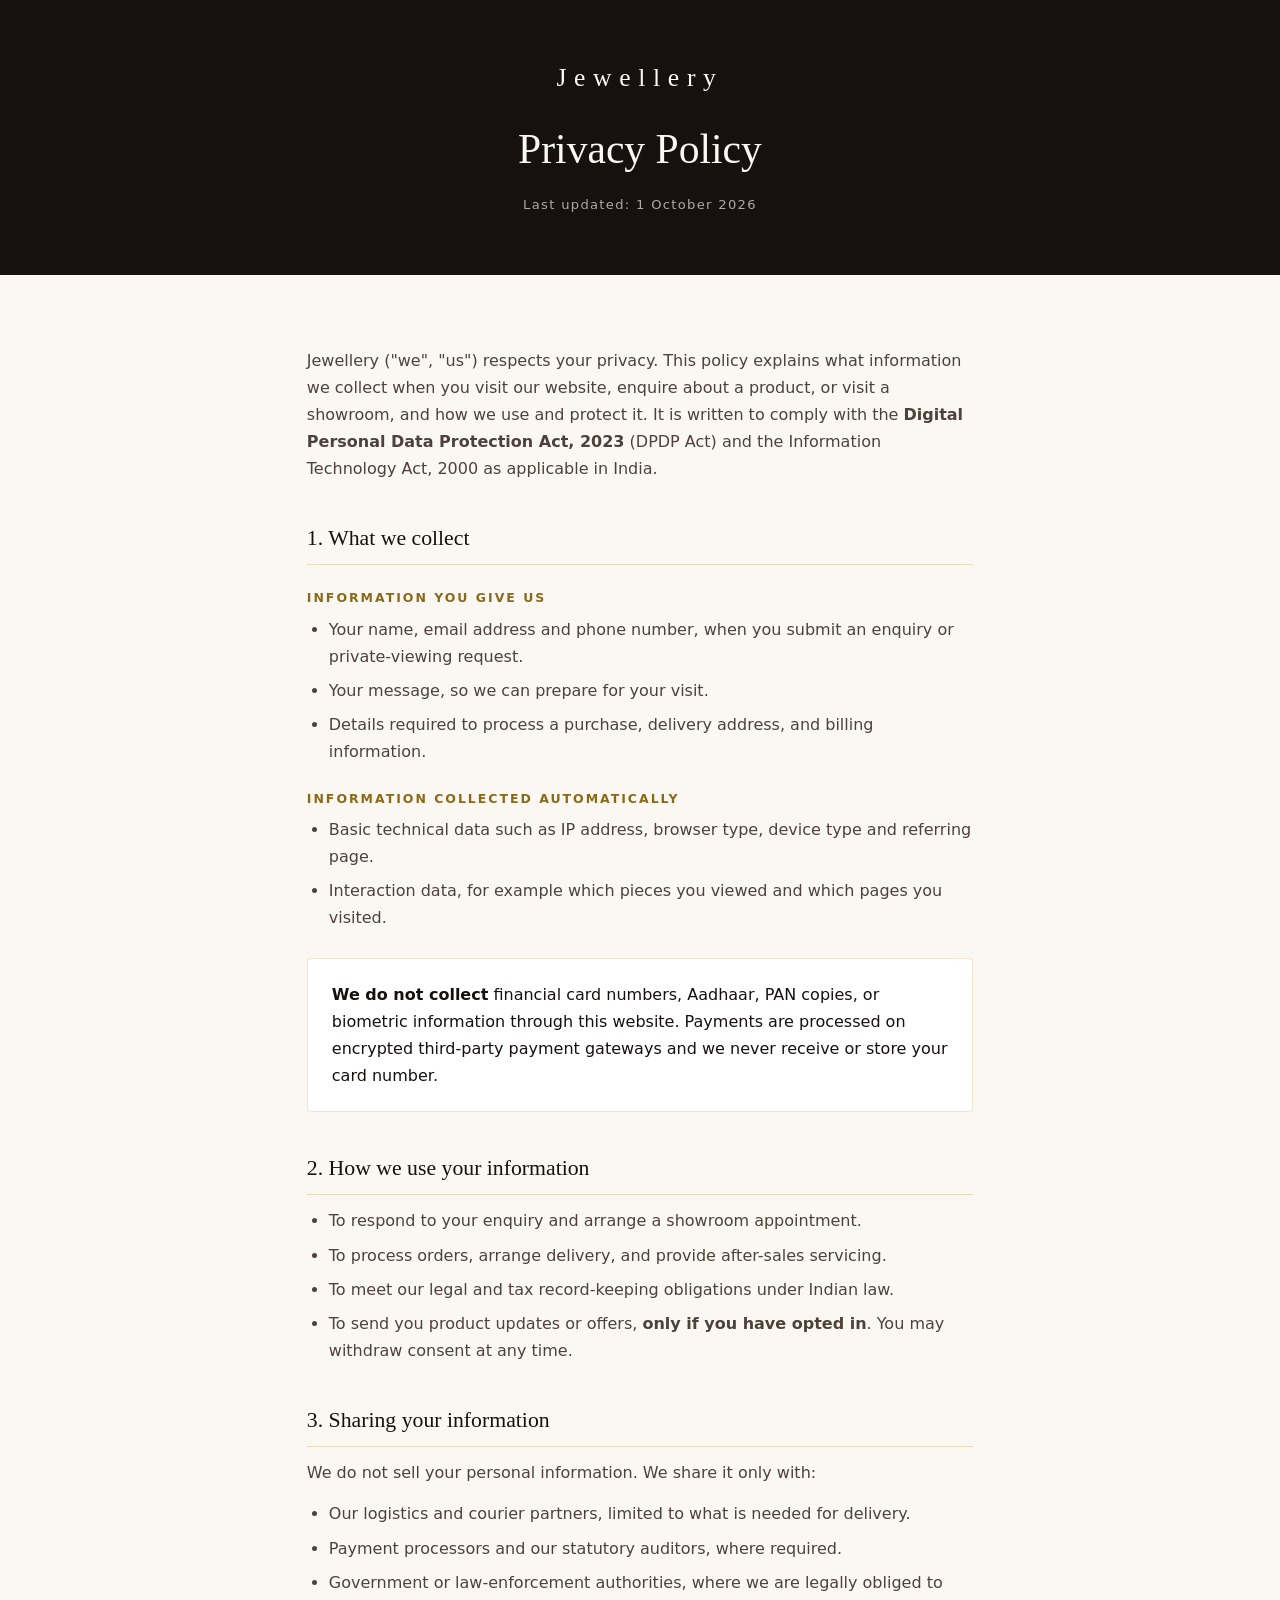
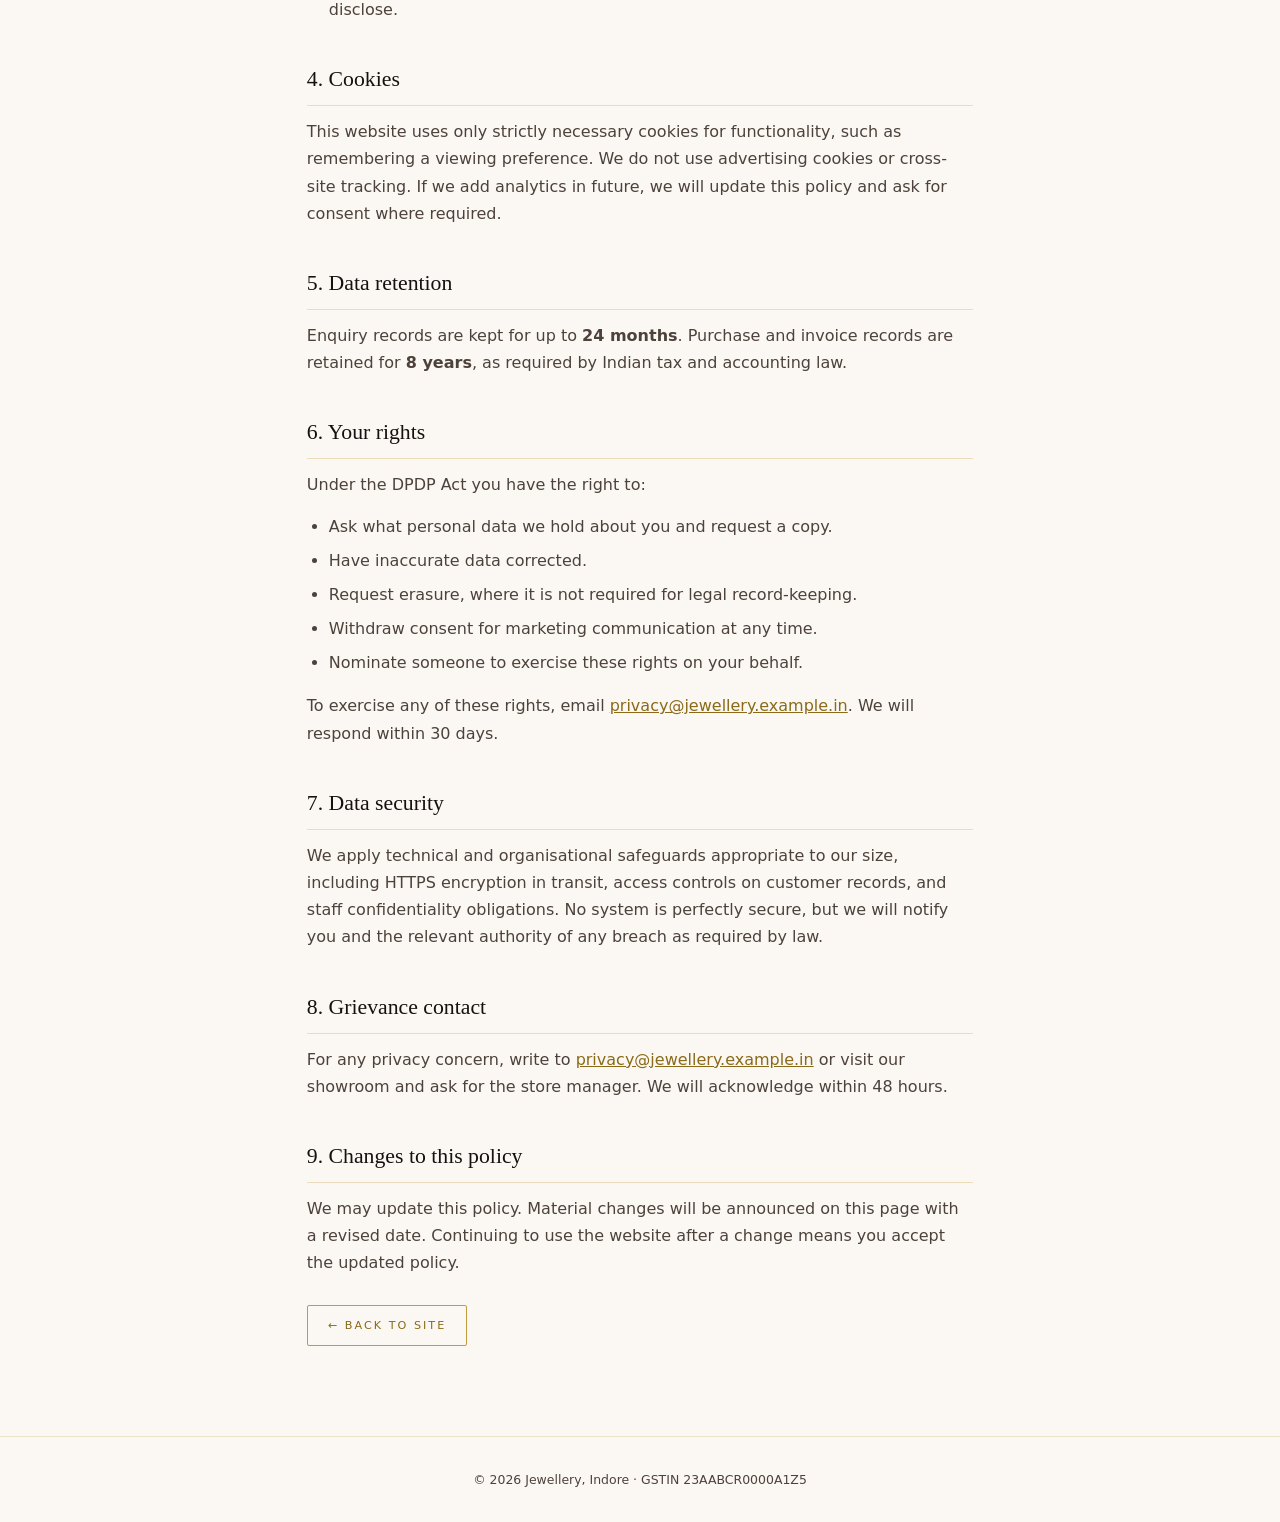
==== privacy.html @ 205ac7a6 "Fine jewellery storefront for Indore Static single-page site, no build step or runtime dependencies." ====
<!DOCTYPE html>
<html lang="en">
<head>
<meta charset="UTF-8" />
<meta name="viewport" content="width=device-width, initial-scale=1" />
<title>Privacy Policy — Jewellery</title>
<meta name="description" content="How Jewellery collects, uses and protects your personal information under the Digital Personal Data Protection Act 2023." />
<meta name="robots" content="index, follow" />
<link rel="canonical" href="https://jewellery.example.com/privacy.html" />
<link rel="icon" href="assets/favicon.svg" type="image/svg+xml" />
<style>
  :root{--ink:#16110f;--ink2:#4d423b;--gold:#c39b3d;--gold3:#8a6a19;--cream:#fbf8f3;--white:#fff;--serif:"Didot","Bodoni MT","Playfair Display",Georgia,serif;--sans:"Futura","Avenir Next","Century Gothic",system-ui,sans-serif;--e:cubic-bezier(.22,.61,.36,1)}
  *{margin:0;padding:0;box-sizing:border-box}
  body{font-family:var(--sans);color:var(--ink);background:var(--cream);line-height:1.7}
  header{background:var(--ink);color:var(--cream);padding:56px 6vw 44px;text-align:center}
  header .brand{font-family:var(--serif);font-size:1.6rem;letter-spacing:.3em}
  header h1{font-family:var(--serif);font-weight:400;font-size:clamp(1.7rem,4vw,2.6rem);margin-top:14px}
  header p{color:rgba(251,248,243,.66);font-size:.82rem;letter-spacing:.1em;margin-top:10px}
  main{max-width:820px;margin:0 auto;padding:clamp(40px,7vw,72px) 6vw 90px}
  h2{font-family:var(--serif);font-weight:400;font-size:1.36rem;margin:38px 0 12px;padding-bottom:7px;border-bottom:1px solid rgba(195,155,61,.3)}
  h3{font-size:.78rem;letter-spacing:.16em;text-transform:uppercase;color:var(--gold3);margin:22px 0 7px}
  p{margin-bottom:14px;color:var(--ink2)}
  ul{margin:0 0 16px 22px;color:var(--ink2)}
  li{margin-bottom:7px}
  .box{background:var(--white);border:1px solid rgba(195,155,61,.24);border-radius:4px;padding:22px 24px;margin:26px 0}
  .box strong{color:var(--ink)}
  a{color:var(--gold3)}
  footer{text-align:center;padding:32px 6vw;font-size:.78rem;color:var(--ink2);border-top:1px solid rgba(195,155,61,.24)}
  .back{display:inline-block;margin-top:14px;font-size:.7rem;letter-spacing:.18em;text-transform:uppercase;text-decoration:none;border:1px solid var(--gold);color:var(--gold3);padding:10px 20px;border-radius:2px}
  .back:hover{background:var(--gold);color:#fff}
</style>
</head>
<body>
<header>
  <div class="brand">Jewellery</div>
  <h1>Privacy Policy</h1>
  <p>Last updated: 1 October 2026</p>
</header>

<main>
  <p>Jewellery ("we", "us") respects your privacy. This policy explains what information we collect when you visit our website, enquire about a product, or visit a showroom, and how we use and protect it. It is written to comply with the <strong>Digital Personal Data Protection Act, 2023</strong> (DPDP Act) and the Information Technology Act, 2000 as applicable in India.</p>

  <h2>1. What we collect</h2>
  <h3>Information you give us</h3>
  <ul>
    <li>Your name, email address and phone number, when you submit an enquiry or private-viewing request.</li>
    <li>Your message, so we can prepare for your visit.</li>
    <li>Details required to process a purchase, delivery address, and billing information.</li>
  </ul>

  <h3>Information collected automatically</h3>
  <ul>
    <li>Basic technical data such as IP address, browser type, device type and referring page.</li>
    <li>Interaction data, for example which pieces you viewed and which pages you visited.</li>
  </ul>

  <div class="box">
    <strong>We do not collect</strong> financial card numbers, Aadhaar, PAN copies, or biometric information through this website. Payments are processed on encrypted third-party payment gateways and we never receive or store your card number.
  </div>

  <h2>2. How we use your information</h2>
  <ul>
    <li>To respond to your enquiry and arrange a showroom appointment.</li>
    <li>To process orders, arrange delivery, and provide after-sales servicing.</li>
    <li>To meet our legal and tax record-keeping obligations under Indian law.</li>
    <li>To send you product updates or offers, <strong>only if you have opted in</strong>. You may withdraw consent at any time.</li>
  </ul>

  <h2>3. Sharing your information</h2>
  <p>We do not sell your personal information. We share it only with:</p>
  <ul>
    <li>Our logistics and courier partners, limited to what is needed for delivery.</li>
    <li>Payment processors and our statutory auditors, where required.</li>
    <li>Government or law-enforcement authorities, where we are legally obliged to disclose.</li>
  </ul>

  <h2>4. Cookies</h2>
  <p>This website uses only strictly necessary cookies for functionality, such as remembering a viewing preference. We do not use advertising cookies or cross-site tracking. If we add analytics in future, we will update this policy and ask for consent where required.</p>

  <h2>5. Data retention</h2>
  <p>Enquiry records are kept for up to <strong>24 months</strong>. Purchase and invoice records are retained for <strong>8 years</strong>, as required by Indian tax and accounting law.</p>

  <h2>6. Your rights</h2>
  <p>Under the DPDP Act you have the right to:</p>
  <ul>
    <li>Ask what personal data we hold about you and request a copy.</li>
    <li>Have inaccurate data corrected.</li>
    <li>Request erasure, where it is not required for legal record-keeping.</li>
    <li>Withdraw consent for marketing communication at any time.</li>
    <li>Nominate someone to exercise these rights on your behalf.</li>
  </ul>
  <p>To exercise any of these rights, email <a href="mailto:privacy@jewellery.example.in">privacy@jewellery.example.in</a>. We will respond within 30 days.</p>

  <h2>7. Data security</h2>
  <p>We apply technical and organisational safeguards appropriate to our size, including HTTPS encryption in transit, access controls on customer records, and staff confidentiality obligations. No system is perfectly secure, but we will notify you and the relevant authority of any breach as required by law.</p>

  <h2>8. Grievance contact</h2>
  <p>For any privacy concern, write to <a href="mailto:privacy@jewellery.example.in">privacy@jewellery.example.in</a> or visit our showroom and ask for the store manager. We will acknowledge within 48 hours.</p>

  <h2>9. Changes to this policy</h2>
  <p>We may update this policy. Material changes will be announced on this page with a revised date. Continuing to use the website after a change means you accept the updated policy.</p>

  <a class="back" href="index.html">&larr; Back to site</a>
</main>

<footer>&copy; 2026 Jewellery, Indore &middot; GSTIN 23AABCR0000A1Z5</footer>
</body>
</html>
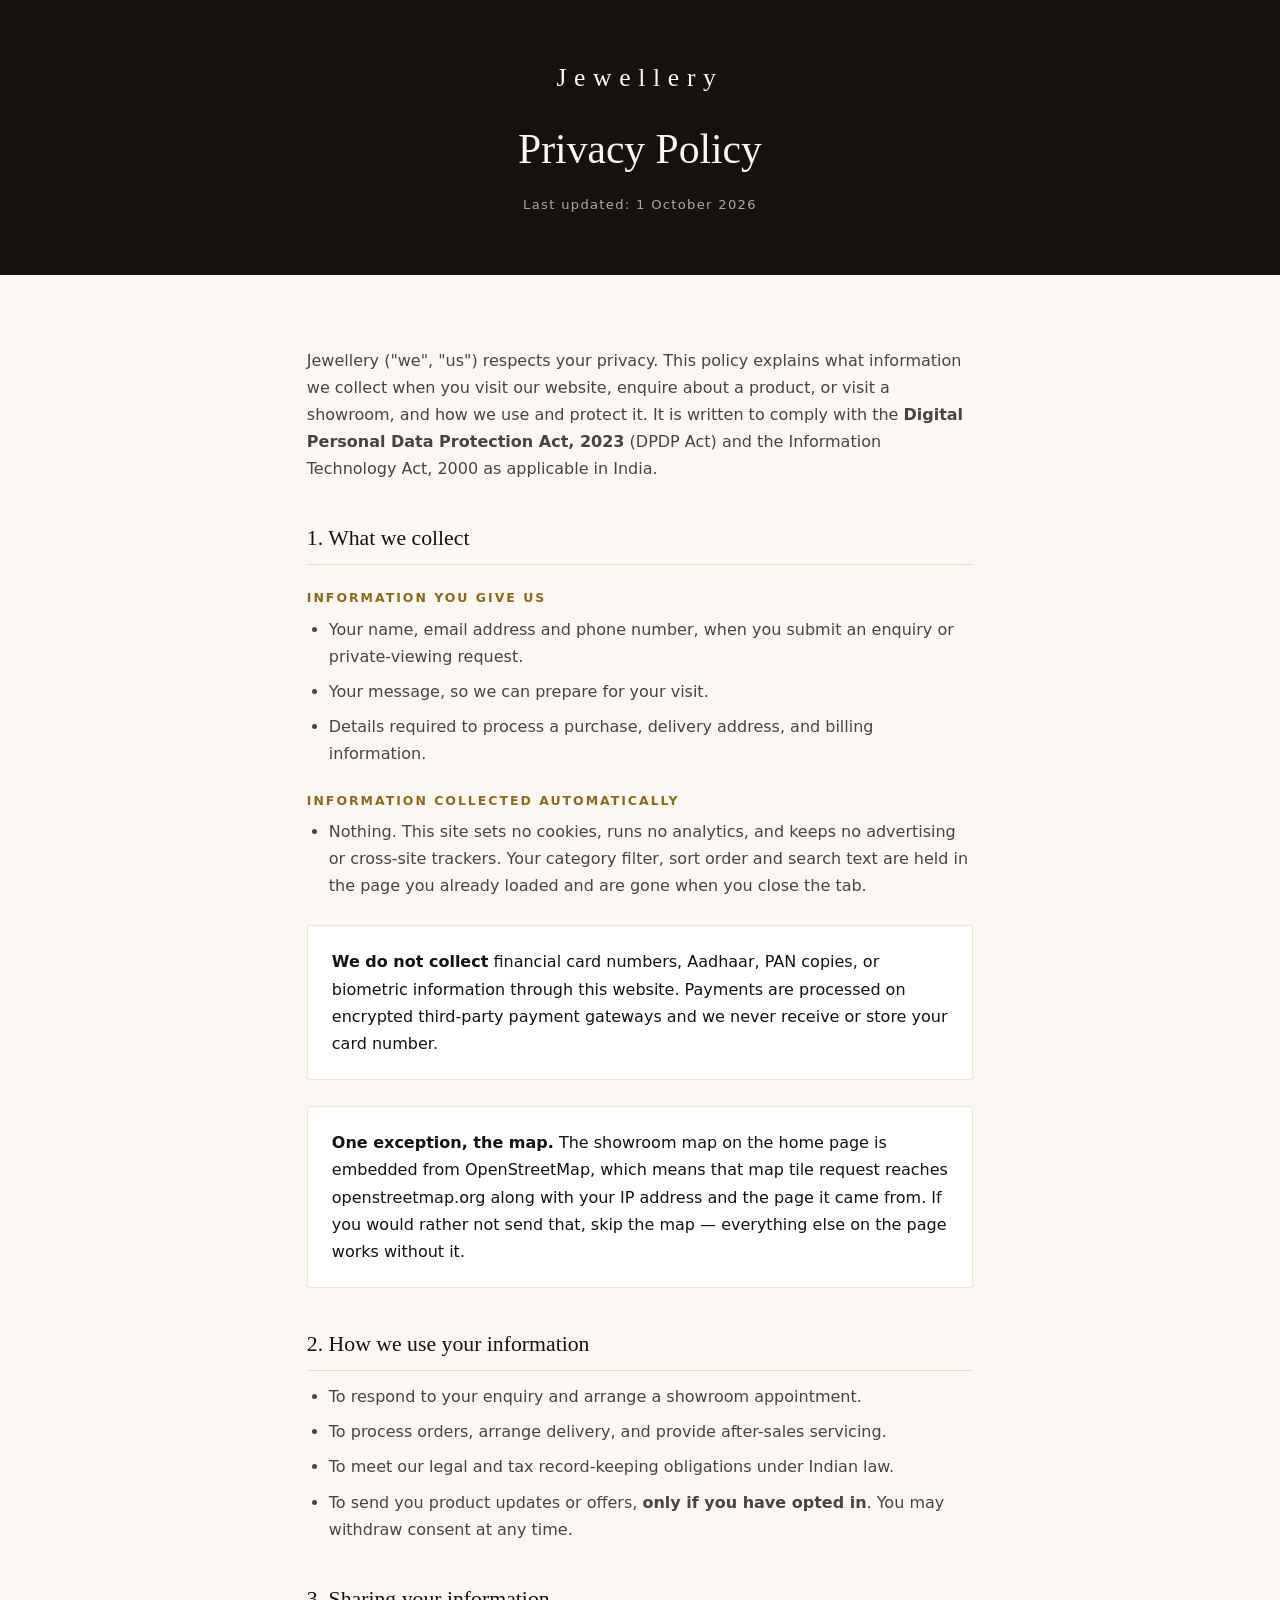
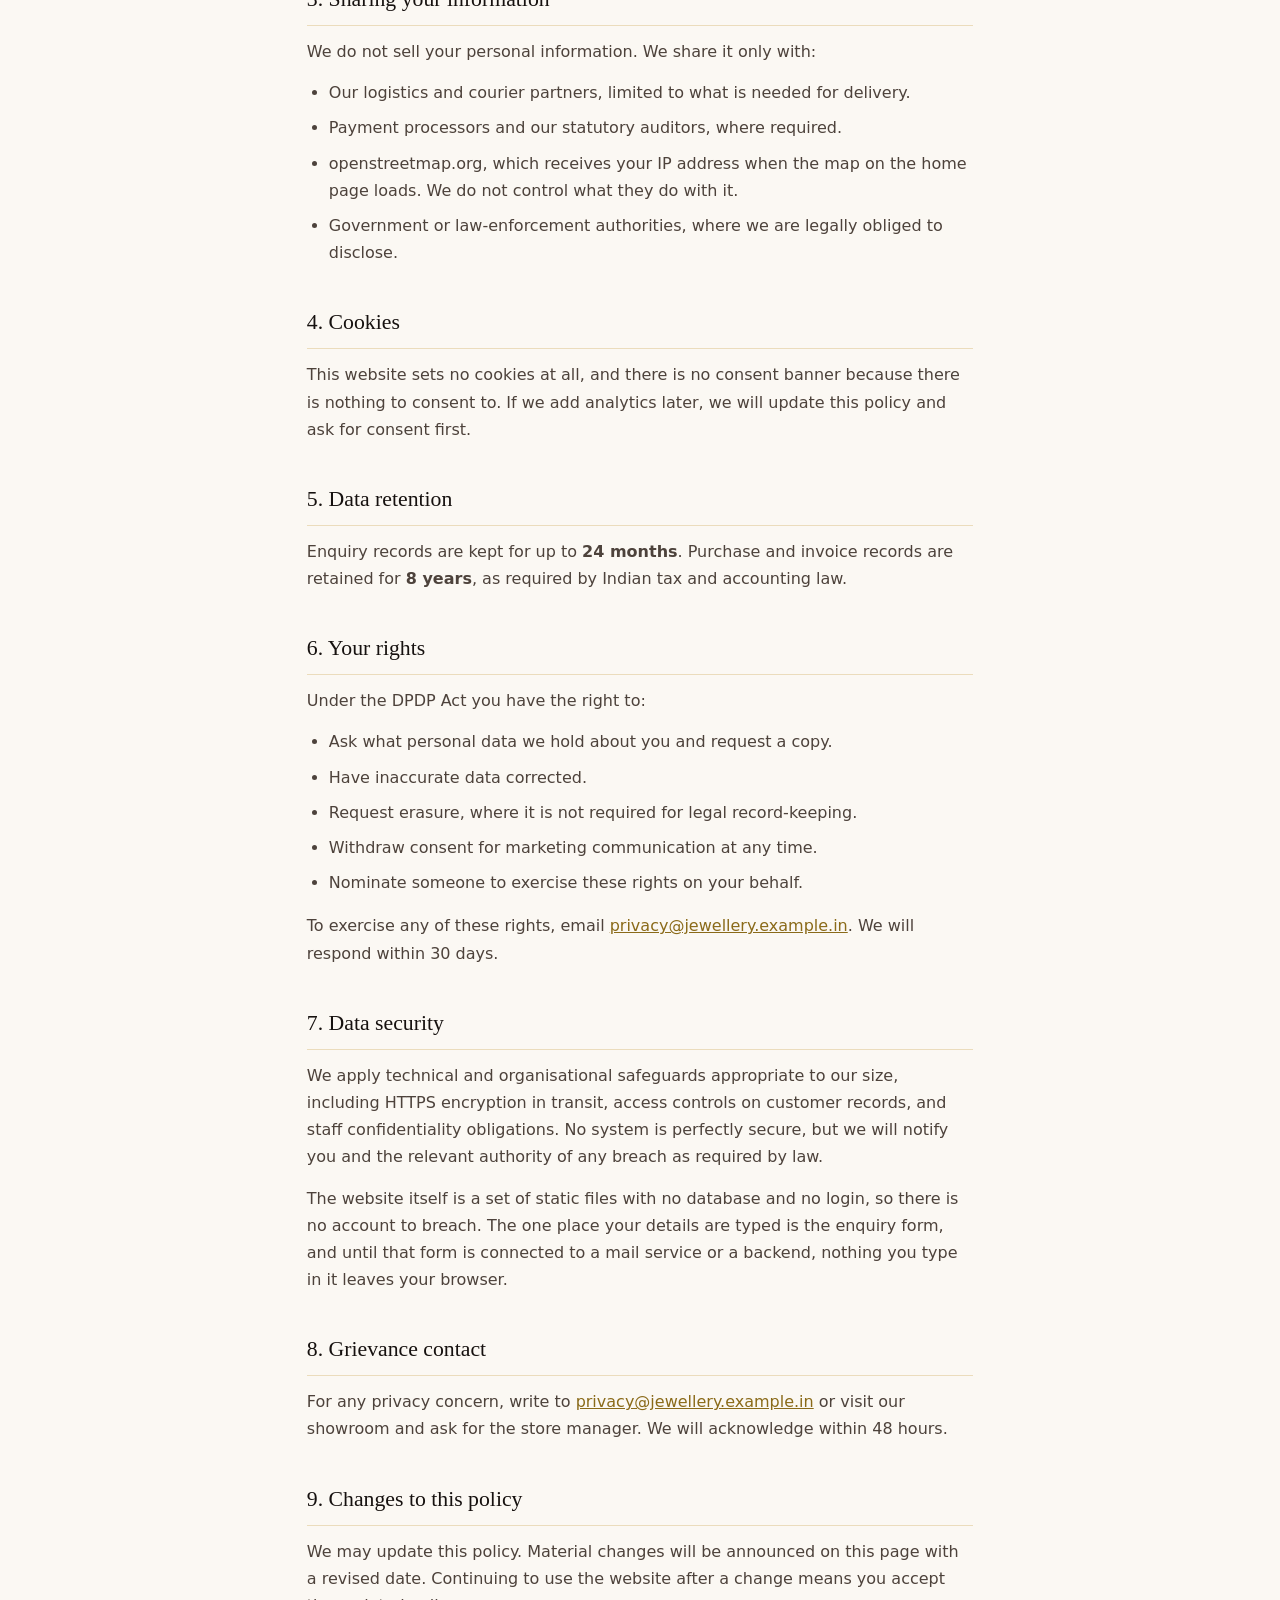
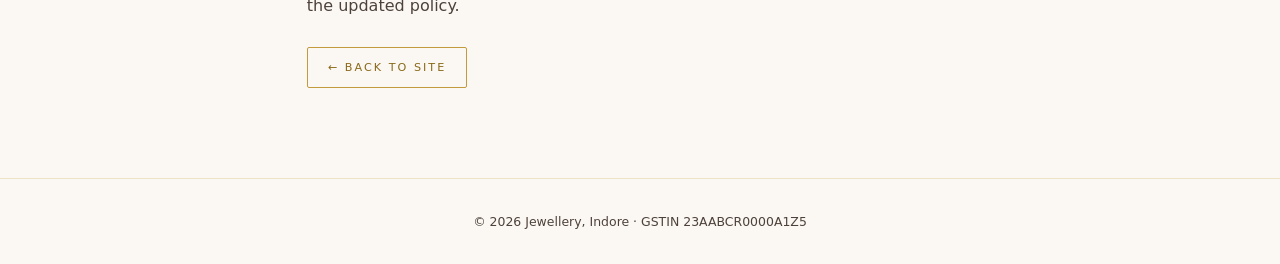
==== commit 991114ce: "﻿Data-driven catalogue, split sources and a strict CSP The collection section was six hardcoded <art" ====
--- a/privacy.html
+++ b/privacy.html
@@ -3,33 +3,15 @@
 <head>
 <meta charset="UTF-8" />
 <meta name="viewport" content="width=device-width, initial-scale=1" />
-<title>Privacy Policy — Jewellery</title>
+<title>Privacy Policy &mdash; Jewellery</title>
 <meta name="description" content="How Jewellery collects, uses and protects your personal information under the Digital Personal Data Protection Act 2023." />
 <meta name="robots" content="index, follow" />
 <link rel="canonical" href="https://jewellery.example.com/privacy.html" />
 <link rel="icon" href="assets/favicon.svg" type="image/svg+xml" />
-<style>
-  :root{--ink:#16110f;--ink2:#4d423b;--gold:#c39b3d;--gold3:#8a6a19;--cream:#fbf8f3;--white:#fff;--serif:"Didot","Bodoni MT","Playfair Display",Georgia,serif;--sans:"Futura","Avenir Next","Century Gothic",system-ui,sans-serif;--e:cubic-bezier(.22,.61,.36,1)}
-  *{margin:0;padding:0;box-sizing:border-box}
-  body{font-family:var(--sans);color:var(--ink);background:var(--cream);line-height:1.7}
-  header{background:var(--ink);color:var(--cream);padding:56px 6vw 44px;text-align:center}
-  header .brand{font-family:var(--serif);font-size:1.6rem;letter-spacing:.3em}
-  header h1{font-family:var(--serif);font-weight:400;font-size:clamp(1.7rem,4vw,2.6rem);margin-top:14px}
-  header p{color:rgba(251,248,243,.66);font-size:.82rem;letter-spacing:.1em;margin-top:10px}
-  main{max-width:820px;margin:0 auto;padding:clamp(40px,7vw,72px) 6vw 90px}
-  h2{font-family:var(--serif);font-weight:400;font-size:1.36rem;margin:38px 0 12px;padding-bottom:7px;border-bottom:1px solid rgba(195,155,61,.3)}
-  h3{font-size:.78rem;letter-spacing:.16em;text-transform:uppercase;color:var(--gold3);margin:22px 0 7px}
-  p{margin-bottom:14px;color:var(--ink2)}
-  ul{margin:0 0 16px 22px;color:var(--ink2)}
-  li{margin-bottom:7px}
-  .box{background:var(--white);border:1px solid rgba(195,155,61,.24);border-radius:4px;padding:22px 24px;margin:26px 0}
-  .box strong{color:var(--ink)}
-  a{color:var(--gold3)}
-  footer{text-align:center;padding:32px 6vw;font-size:.78rem;color:var(--ink2);border-top:1px solid rgba(195,155,61,.24)}
-  .back{display:inline-block;margin-top:14px;font-size:.7rem;letter-spacing:.18em;text-transform:uppercase;text-decoration:none;border:1px solid var(--gold);color:var(--gold3);padding:10px 20px;border-radius:2px}
-  .back:hover{background:var(--gold);color:#fff}
-</style>
+<link rel="stylesheet" href="assets/css/base.css" />
+<link rel="stylesheet" href="assets/css/legal.css" />
 </head>
+
 <body>
 <header>
   <div class="brand">Jewellery</div>
@@ -50,12 +32,15 @@
 
   <h3>Information collected automatically</h3>
   <ul>
-    <li>Basic technical data such as IP address, browser type, device type and referring page.</li>
-    <li>Interaction data, for example which pieces you viewed and which pages you visited.</li>
+    <li>Nothing. This site sets no cookies, runs no analytics, and keeps no advertising or cross-site trackers. Your category filter, sort order and search text are held in the page you already loaded and are gone when you close the tab.</li>
   </ul>
 
   <div class="box">
     <strong>We do not collect</strong> financial card numbers, Aadhaar, PAN copies, or biometric information through this website. Payments are processed on encrypted third-party payment gateways and we never receive or store your card number.
+  </div>
+
+  <div class="box">
+    <strong>One exception, the map.</strong> The showroom map on the home page is embedded from OpenStreetMap, which means that map tile request reaches openstreetmap.org along with your IP address and the page it came from. If you would rather not send that, skip the map &mdash; everything else on the page works without it.
   </div>
 
   <h2>2. How we use your information</h2>
@@ -71,11 +56,12 @@
   <ul>
     <li>Our logistics and courier partners, limited to what is needed for delivery.</li>
     <li>Payment processors and our statutory auditors, where required.</li>
+    <li>openstreetmap.org, which receives your IP address when the map on the home page loads. We do not control what they do with it.</li>
     <li>Government or law-enforcement authorities, where we are legally obliged to disclose.</li>
   </ul>
 
   <h2>4. Cookies</h2>
-  <p>This website uses only strictly necessary cookies for functionality, such as remembering a viewing preference. We do not use advertising cookies or cross-site tracking. If we add analytics in future, we will update this policy and ask for consent where required.</p>
+  <p>This website sets no cookies at all, and there is no consent banner because there is nothing to consent to. If we add analytics later, we will update this policy and ask for consent first.</p>
 
   <h2>5. Data retention</h2>
   <p>Enquiry records are kept for up to <strong>24 months</strong>. Purchase and invoice records are retained for <strong>8 years</strong>, as required by Indian tax and accounting law.</p>
@@ -93,6 +79,7 @@
 
   <h2>7. Data security</h2>
   <p>We apply technical and organisational safeguards appropriate to our size, including HTTPS encryption in transit, access controls on customer records, and staff confidentiality obligations. No system is perfectly secure, but we will notify you and the relevant authority of any breach as required by law.</p>
+  <p>The website itself is a set of static files with no database and no login, so there is no account to breach. The one place your details are typed is the enquiry form, and until that form is connected to a mail service or a backend, nothing you type in it leaves your browser.</p>
 
   <h2>8. Grievance contact</h2>
   <p>For any privacy concern, write to <a href="mailto:privacy@jewellery.example.in">privacy@jewellery.example.in</a> or visit our showroom and ask for the store manager. We will acknowledge within 48 hours.</p>
@@ -105,4 +92,4 @@
 
 <footer>&copy; 2026 Jewellery, Indore &middot; GSTIN 23AABCR0000A1Z5</footer>
 </body>
-</html>+</html>
--- a/assets/css/base.css
+++ b/assets/css/base.css
@@ -0,0 +1,31 @@
+/* Design tokens, reset and the two rules every page shares.
+   Loaded first on every page; site.css and legal.css follow it. */
+
+:root{
+  --ink:#16110f; --ink2:#4d423b;
+  --gold:#c39b3d; --gold2:#e7cd85; --gold3:#8a6a19;
+  --cream:#fbf8f3; --white:#fff; --em:#1d6f5c;
+  --serif:"Didot","Bodoni MT","Playfair Display",Georgia,serif;
+  --sans:"Futura","Avenir Next","Century Gothic",system-ui,sans-serif;
+  --e:cubic-bezier(.22,.61,.36,1);
+}
+
+*{margin:0;padding:0;box-sizing:border-box}
+html{scroll-behavior:smooth}
+body{font-family:var(--sans);color:var(--ink);background:var(--cream);line-height:1.65}
+a{color:inherit}
+
+:focus-visible{outline:2px solid var(--gold);outline-offset:3px}
+
+/* Scroll reveal. Elements start hidden and are unhidden by reveal.js, which
+   skips the whole mechanism when the visitor prefers reduced motion. */
+.rv{opacity:0;transform:translateY(36px);transition:opacity .9s var(--e),transform .9s var(--e)}
+.rv.in{opacity:1;transform:none}
+
+@media(prefers-reduced-motion:reduce){
+  .rv{opacity:1;transform:none;transition:none}
+  *{animation:none!important;transition-duration:.01ms!important}
+}
+
+/* Content that only screen readers should announce. */
+.sr{position:absolute;width:1px;height:1px;padding:0;margin:-1px;overflow:hidden;clip:rect(0 0 0 0);white-space:nowrap;border:0}
--- a/assets/css/legal.css
+++ b/assets/css/legal.css
@@ -0,0 +1,30 @@
+/* Privacy and terms pages. Loaded after base.css, which supplies the tokens,
+   the reset and the focus ring — so nothing is redeclared here. */
+
+body{line-height:1.7}
+
+header{background:var(--ink);color:var(--cream);padding:56px 6vw 44px;text-align:center}
+header .brand{font-family:var(--serif);font-size:1.6rem;letter-spacing:.3em}
+header h1{font-family:var(--serif);font-weight:400;font-size:clamp(1.7rem,4vw,2.6rem);margin-top:14px}
+header p{color:rgba(251,248,243,.66);font-size:.82rem;letter-spacing:.1em;margin-top:10px}
+
+main{max-width:820px;margin:0 auto;padding:clamp(40px,7vw,72px) 6vw 90px}
+
+h2{font-family:var(--serif);font-weight:400;font-size:1.36rem;margin:38px 0 12px;padding-bottom:7px;border-bottom:1px solid rgba(195,155,61,.3)}
+h3{font-size:.78rem;letter-spacing:.16em;text-transform:uppercase;color:var(--gold3);margin:22px 0 7px}
+p{margin-bottom:14px;color:var(--ink2)}
+ul,ol{margin:0 0 16px 22px;color:var(--ink2)}
+li{margin-bottom:8px}
+a{color:var(--gold3)}
+
+table{width:100%;border-collapse:collapse;margin:18px 0 24px;font-size:.92rem}
+th,td{text-align:left;padding:11px 12px;border-bottom:1px solid rgba(195,155,61,.26)}
+th{font-size:.7rem;letter-spacing:.15em;text-transform:uppercase;color:var(--gold3);font-weight:400}
+
+.box{background:var(--white);border:1px solid rgba(195,155,61,.24);border-radius:4px;padding:22px 24px;margin:26px 0}
+.box strong{color:var(--ink)}
+
+footer{text-align:center;padding:32px 6vw;font-size:.78rem;color:var(--ink2);border-top:1px solid rgba(195,155,61,.24)}
+
+.back{display:inline-block;margin-top:14px;font-size:.7rem;letter-spacing:.18em;text-transform:uppercase;text-decoration:none;border:1px solid var(--gold);color:var(--gold3);padding:10px 20px;border-radius:2px}
+.back:hover{background:var(--gold);color:#fff}
